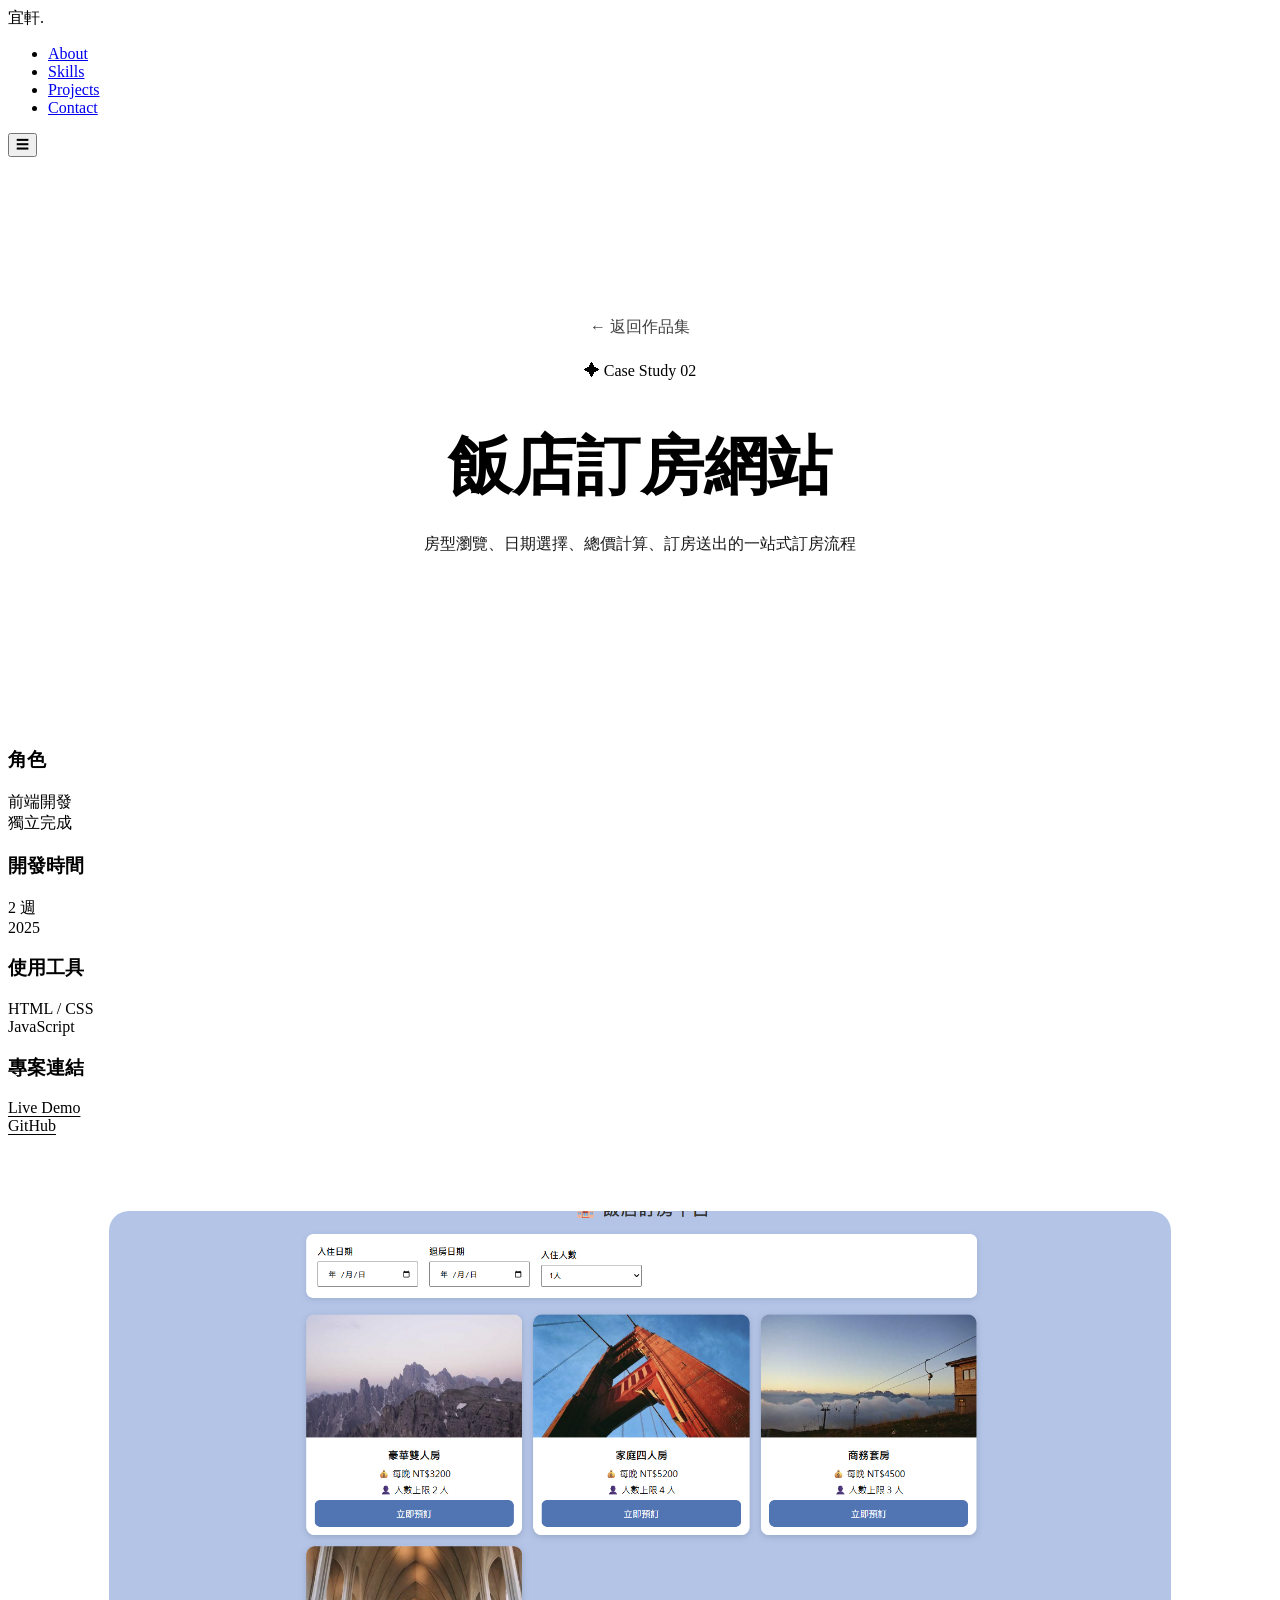
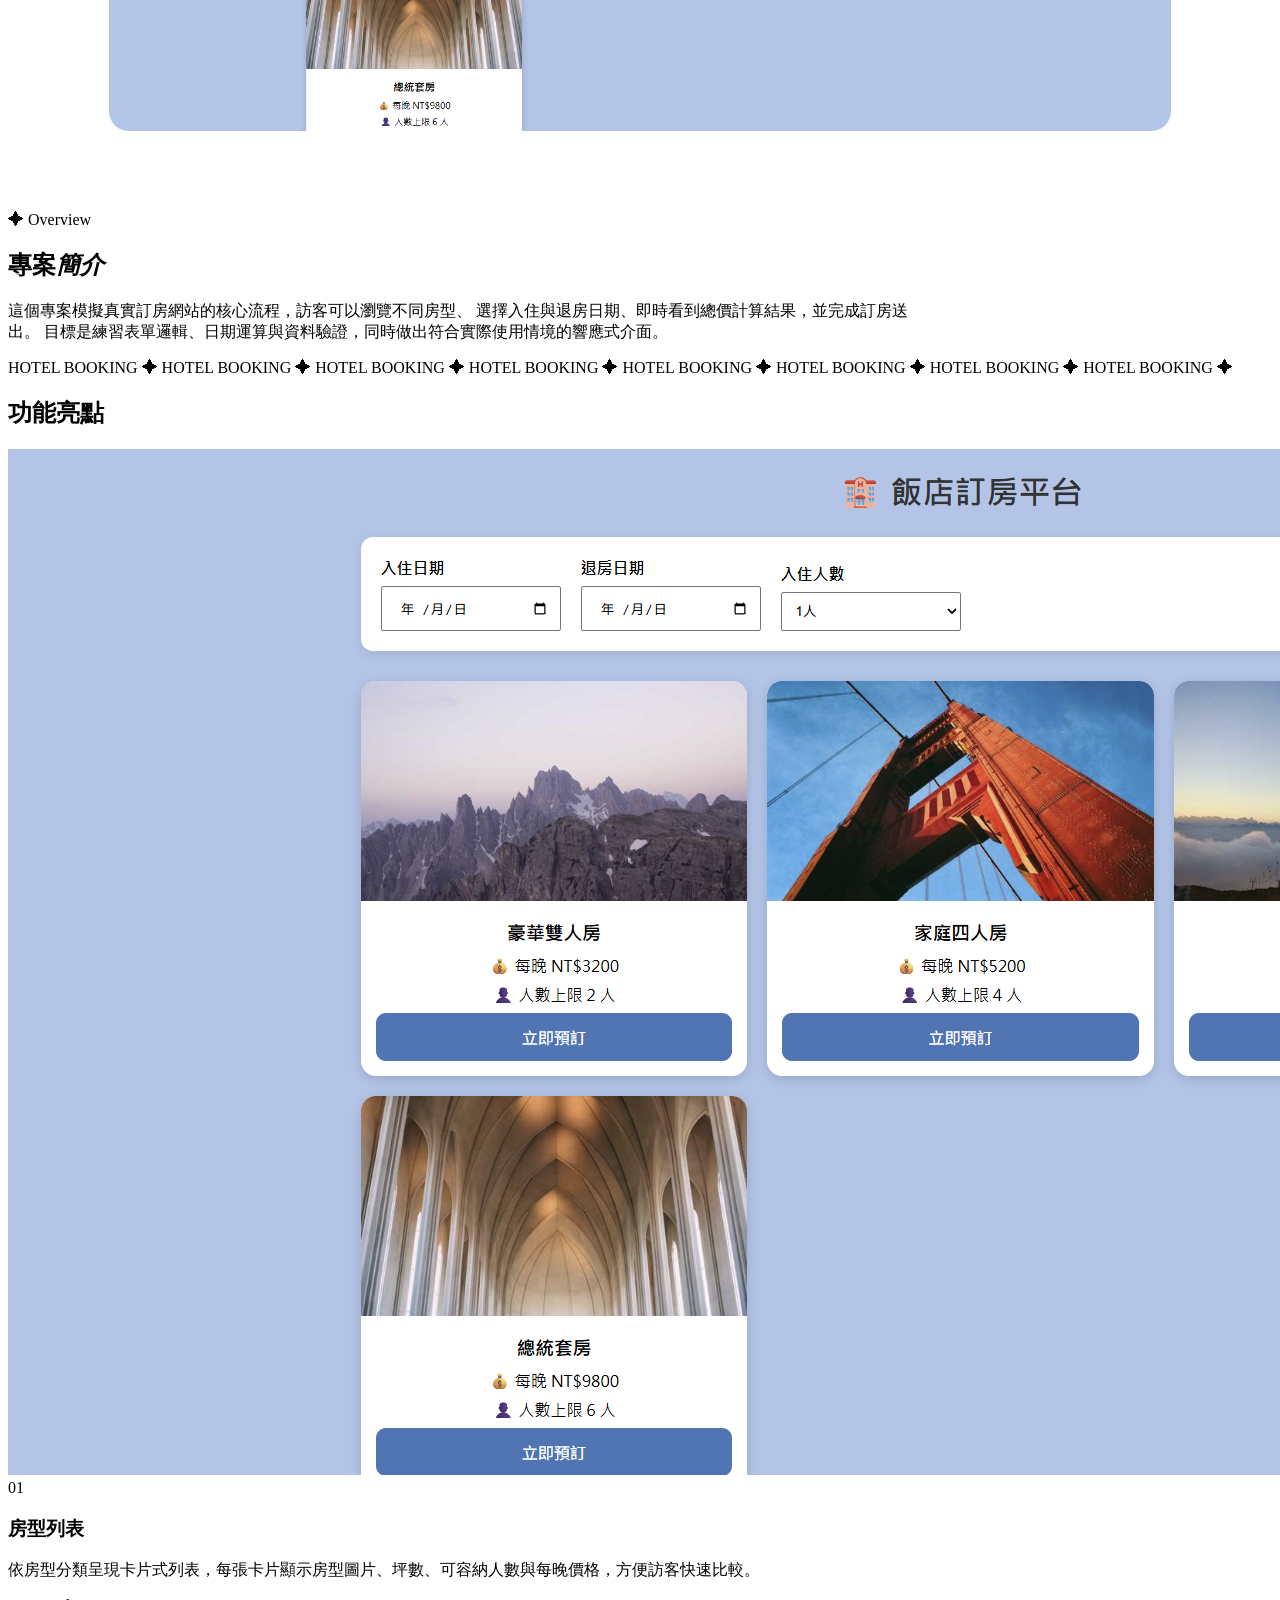
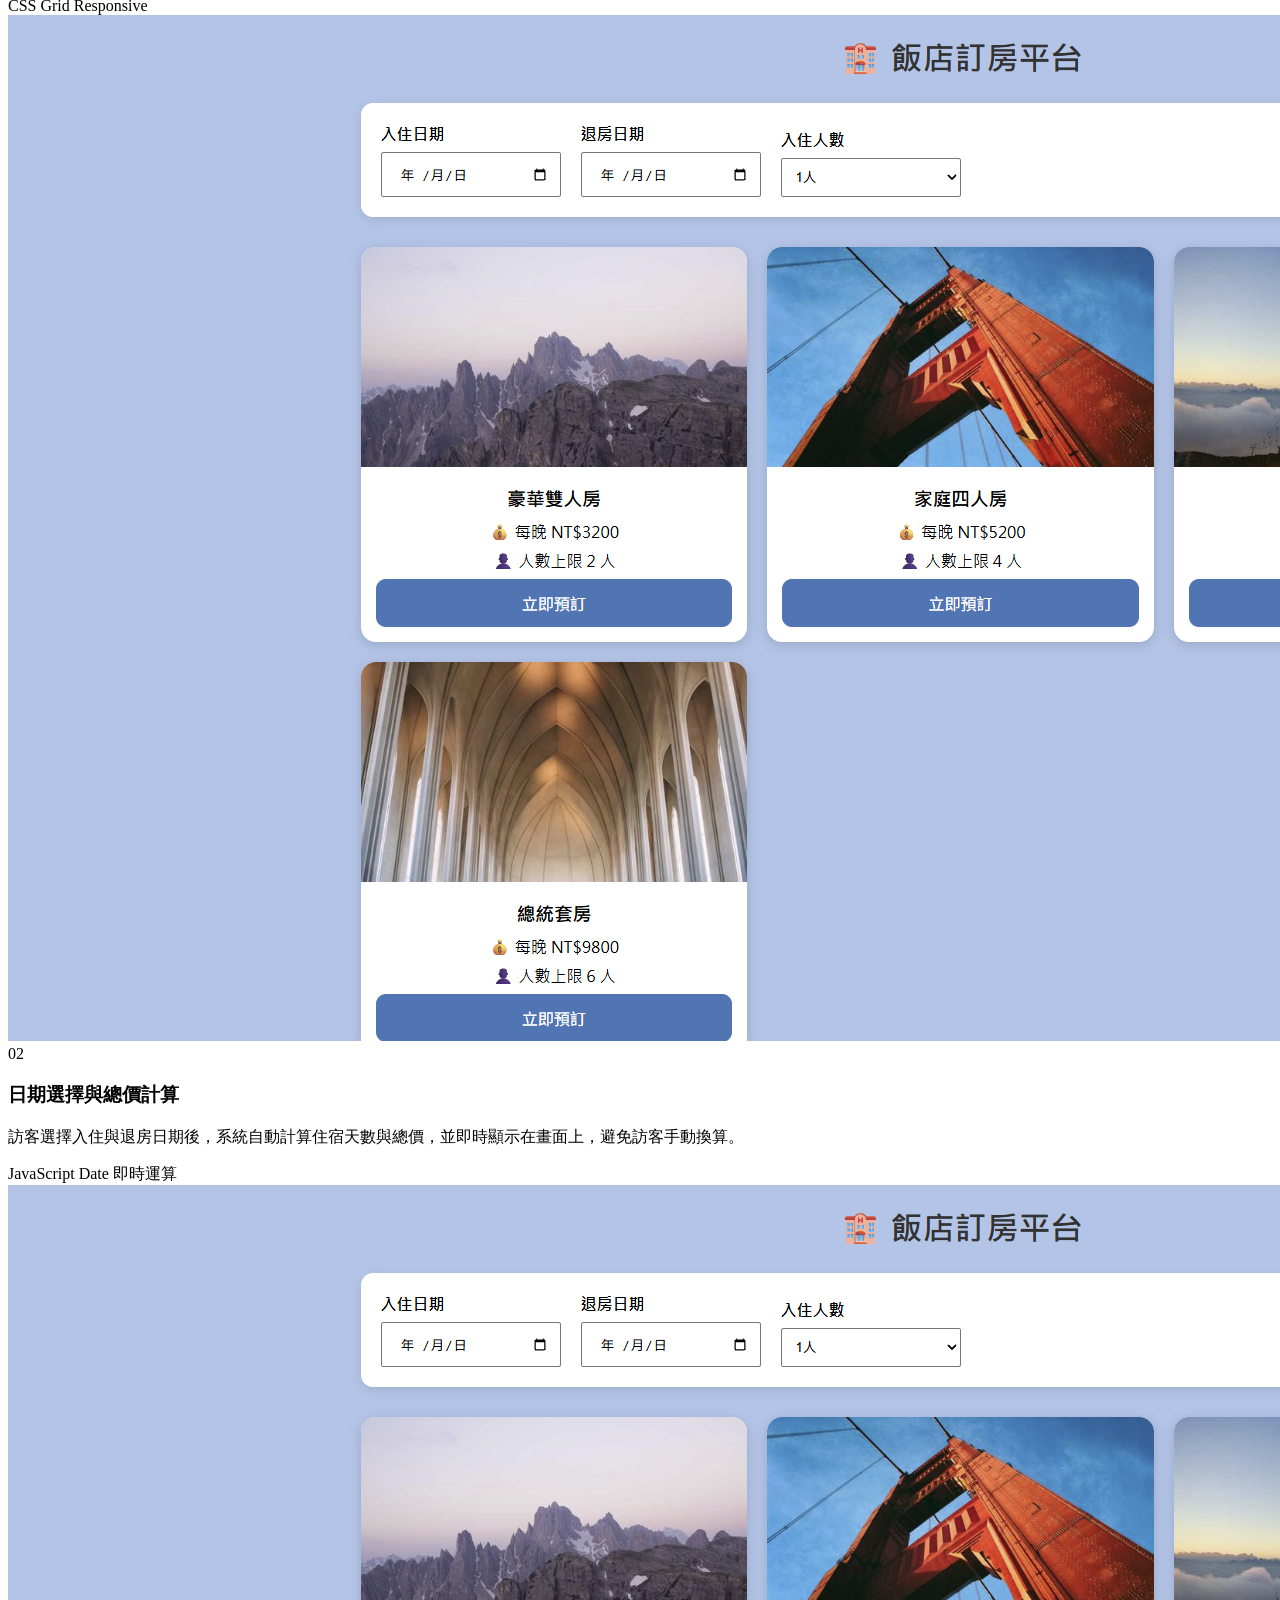
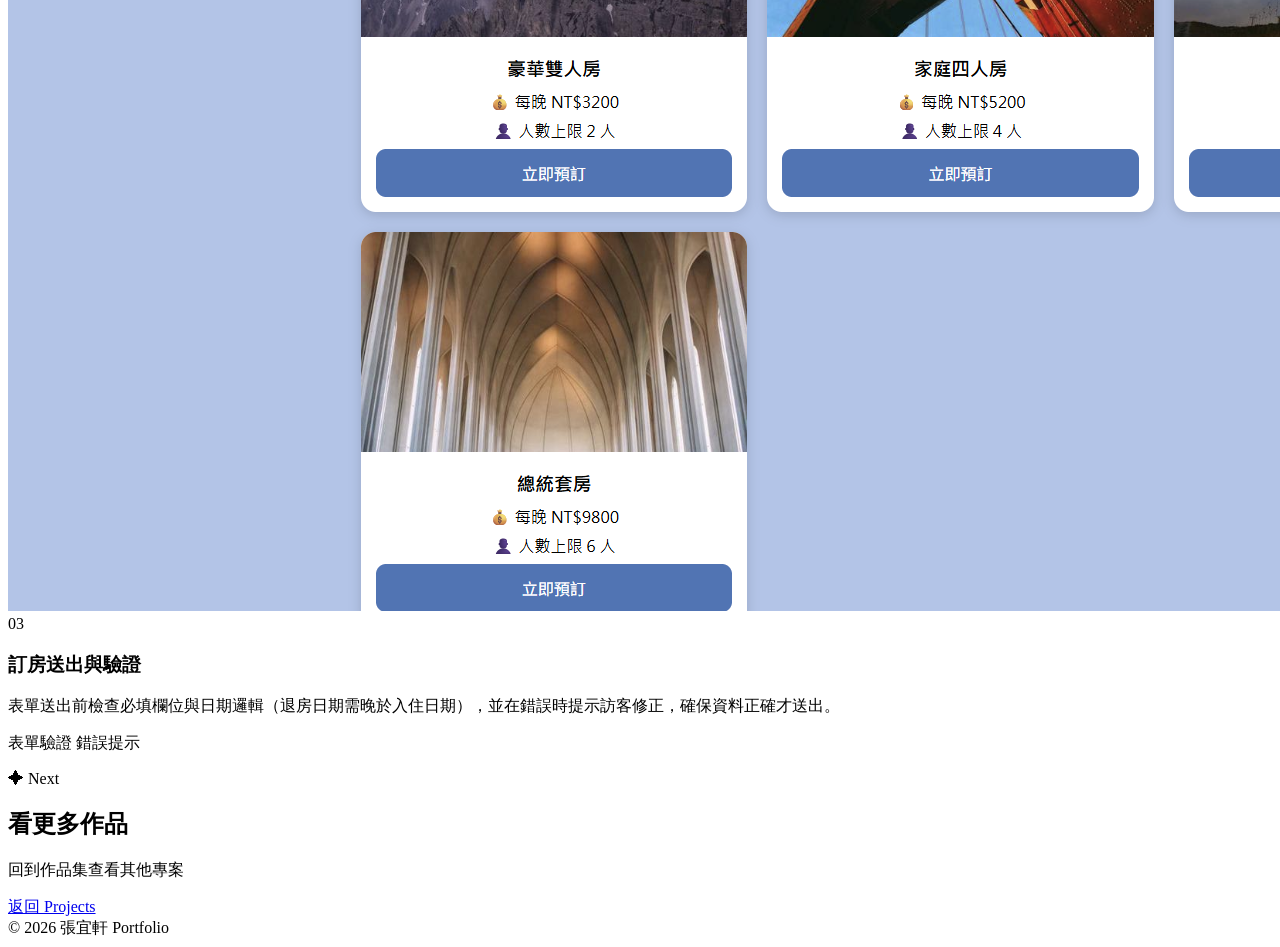
==== protfolio/hotel.html @ b3930d91 "更新" ====
<!DOCTYPE html>
<html lang="zh-TW">

<head>
  <meta charset="UTF-8">
  <meta name="viewport" content="width=device-width, initial-scale=1.0">
  <title>飯店訂房網站 — 張宜軒作品集</title>
  <link rel="preconnect" href="https://fonts.googleapis.com">
  <link rel="preconnect" href="https://fonts.gstatic.com" crossorigin>
  <link href="https://fonts.googleapis.com/css2?family=Anton&family=Fraunces:ital,wght@0,600;0,700;0,900;1,600&family=Inter:wght@400;500;600&display=swap" rel="stylesheet">
  <link rel="stylesheet" href="hotel.css">
</head>

<body>
  <!-- Nav -->
  <nav>
    <div class="logo">宜軒<span class="dot">.</span></div>
    <ul class="nav-links" id="nav-links">
      <li><a href="index.html#about">About</a></li>
      <li><a href="index.html#skills">Skills</a></li>
      <li><a href="index.html#projects">Projects</a></li>
      <li><a href="index.html#contact">Contact</a></li>
    </ul>
    <button class="menu-btn" id="menu-btn" aria-label="開啟選單" aria-expanded="false">☰</button>
  </nav>

  <!-- Case study hero -->
  <header class="detail-hero">
    <a href="index.html#projects" class="back-link">← 返回作品集</a>
    <span class="tag">✦ Case Study 02</span>
    <h1>飯店訂房網站</h1>
    <p class="detail-subtitle">房型瀏覽、日期選擇、總價計算、訂房送出的一站式訂房流程</p>
  </header>

  <!-- Overview meta -->
  <section class="detail-overview">
    <div class="info-grid">
      <div class="info-card card-mustard">
        <h3>角色</h3>
        <p>前端開發<br>獨立完成</p>
      </div>
      <div class="info-card card-dark">
        <h3>開發時間</h3>
        <p>2 週<br>2025</p>
      </div>
      <div class="info-card card-dark">
        <h3>使用工具</h3>
        <p>HTML / CSS<br>JavaScript</p>
      </div>
      <div class="info-card card-mustard">
        <h3>專案連結</h3>
        <p><a href="https://Yi-Xuan-Zhang.github.io/hotel-booking/">Live Demo</a><br>
          <a href="https://github.com/Yi-Xuan-Zhang/hotel-booking">GitHub</a></p>
      </div>
    </div>
  </section>

  <!-- Cover image -->
  <section class="detail-cover">
    <img src="image/hotel-home.png" alt="飯店訂房網站首頁截圖">
  </section>

  <!-- Overview text -->
  <section class="hello">
    <div class="hello-inner">
      <div class="hello-text" style="max-width:900px;">
        <p class="eyebrow">✦ Overview</p>
        <h2 class="script">專案<em>簡介</em></h2>
        <p>
          這個專案模擬真實訂房網站的核心流程，訪客可以瀏覽不同房型、
          選擇入住與退房日期、即時看到總價計算結果，並完成訂房送出。
          目標是練習表單邏輯、日期運算與資料驗證，同時做出符合實際使用情境的響應式介面。
        </p>
      </div>
    </div>
  </section>

  <!-- 跑馬燈分隔 -->
  <div class="marquee-banner" aria-hidden="true">
    <div class="marquee-track">
      <span>HOTEL BOOKING ✦ HOTEL BOOKING ✦ HOTEL BOOKING ✦ HOTEL BOOKING ✦ </span>
      <span>HOTEL BOOKING ✦ HOTEL BOOKING ✦ HOTEL BOOKING ✦ HOTEL BOOKING ✦ </span>
    </div>
  </div>

  <!-- Features -->
  <section class="projects">
    <h2>功能亮點</h2>

    <div class="project-block">
      <div class="project-media"><img src="image/hotel-home.png" alt="房型列表畫面"></div>
      <div class="project-info">
        <span class="project-num">01</span>
        <h3>房型列表</h3>
        <p>依房型分類呈現卡片式列表，每張卡片顯示房型圖片、坪數、可容納人數與每晚價格，方便訪客快速比較。</p>
        <div class="tools-row">
          <span class="tool-tag">CSS Grid</span>
          <span class="tool-tag">Responsive</span>
        </div>
      </div>
    </div>

    <div class="project-block">
      <div class="project-media"><img src="image/hotel-home.png" alt="日期選擇與總價計算畫面"></div>
      <div class="project-info">
        <span class="project-num">02</span>
        <h3>日期選擇與總價計算</h3>
        <p>訪客選擇入住與退房日期後，系統自動計算住宿天數與總價，並即時顯示在畫面上，避免訪客手動換算。</p>
        <div class="tools-row">
          <span class="tool-tag">JavaScript Date</span>
          <span class="tool-tag">即時運算</span>
        </div>
      </div>
    </div>

    <div class="project-block">
      <div class="project-media"><img src="image/hotel-home.png" alt="訂房表單送出畫面"></div>
      <div class="project-info">
        <span class="project-num">03</span>
        <h3>訂房送出與驗證</h3>
        <p>表單送出前檢查必填欄位與日期邏輯（退房日期需晚於入住日期），並在錯誤時提示訪客修正，確保資料正確才送出。</p>
        <div class="tools-row">
          <span class="tool-tag">表單驗證</span>
          <span class="tool-tag">錯誤提示</span>
        </div>
      </div>
    </div>
  </section>

  <!-- Next project -->
  <section id="contact" class="contact">
    <p class="eyebrow eyebrow-light">✦ Next</p>
    <h2 class="thankyou">看更多作品</h2>
    <div class="contact-info">
      <p>回到作品集查看其他專案</p>
    </div>
    <a href="index.html#projects" class="btn btn-lg">返回 Projects</a>
  </section>

  <footer>
    © 2026 張宜軒 Portfolio
  </footer>

  <script src="script.js"></script>
</body>

</html>
---- protfolio/hotel.css ----
/* ---------- Detail page (case study) ---------- */
.detail-hero {
    background: var(--green);
    color: var(--cream);
    text-align: center;
    padding: 160px 8% 100px;
}
 
.back-link {
    display: inline-block;
    color: var(--cream);
    text-decoration: none;
    opacity: 0.75;
    margin-bottom: 24px;
    transition: opacity 0.2s;
}
 
.back-link:hover {
    opacity: 1;
}
 
.detail-hero .tag {
    display: block;
    width: fit-content;
    margin: 0 auto 20px;
}
 
.detail-hero h1 {
    font-family: var(--font-headline);
    font-weight: 900;
    font-size: clamp(2.4rem, 6vw, 4rem);
    margin-bottom: 20px;
}
 
.detail-subtitle {
    max-width: 600px;
    margin: 0 auto;
    line-height: 1.8;
    opacity: 0.9;
}
 
.detail-overview {
    background: var(--cream);
    padding-top: 70px;
    padding-bottom: 0;
}
 
.detail-cover {
    padding: 60px 8%;
    background: var(--cream);
}
 
.detail-cover img {
    width: 100%;
    max-height: 520px;
    object-fit: cover;
    border-radius: 20px;
}
 
.info-card a {
    color: inherit;
    text-decoration: underline;
    text-underline-offset: 3px;
}
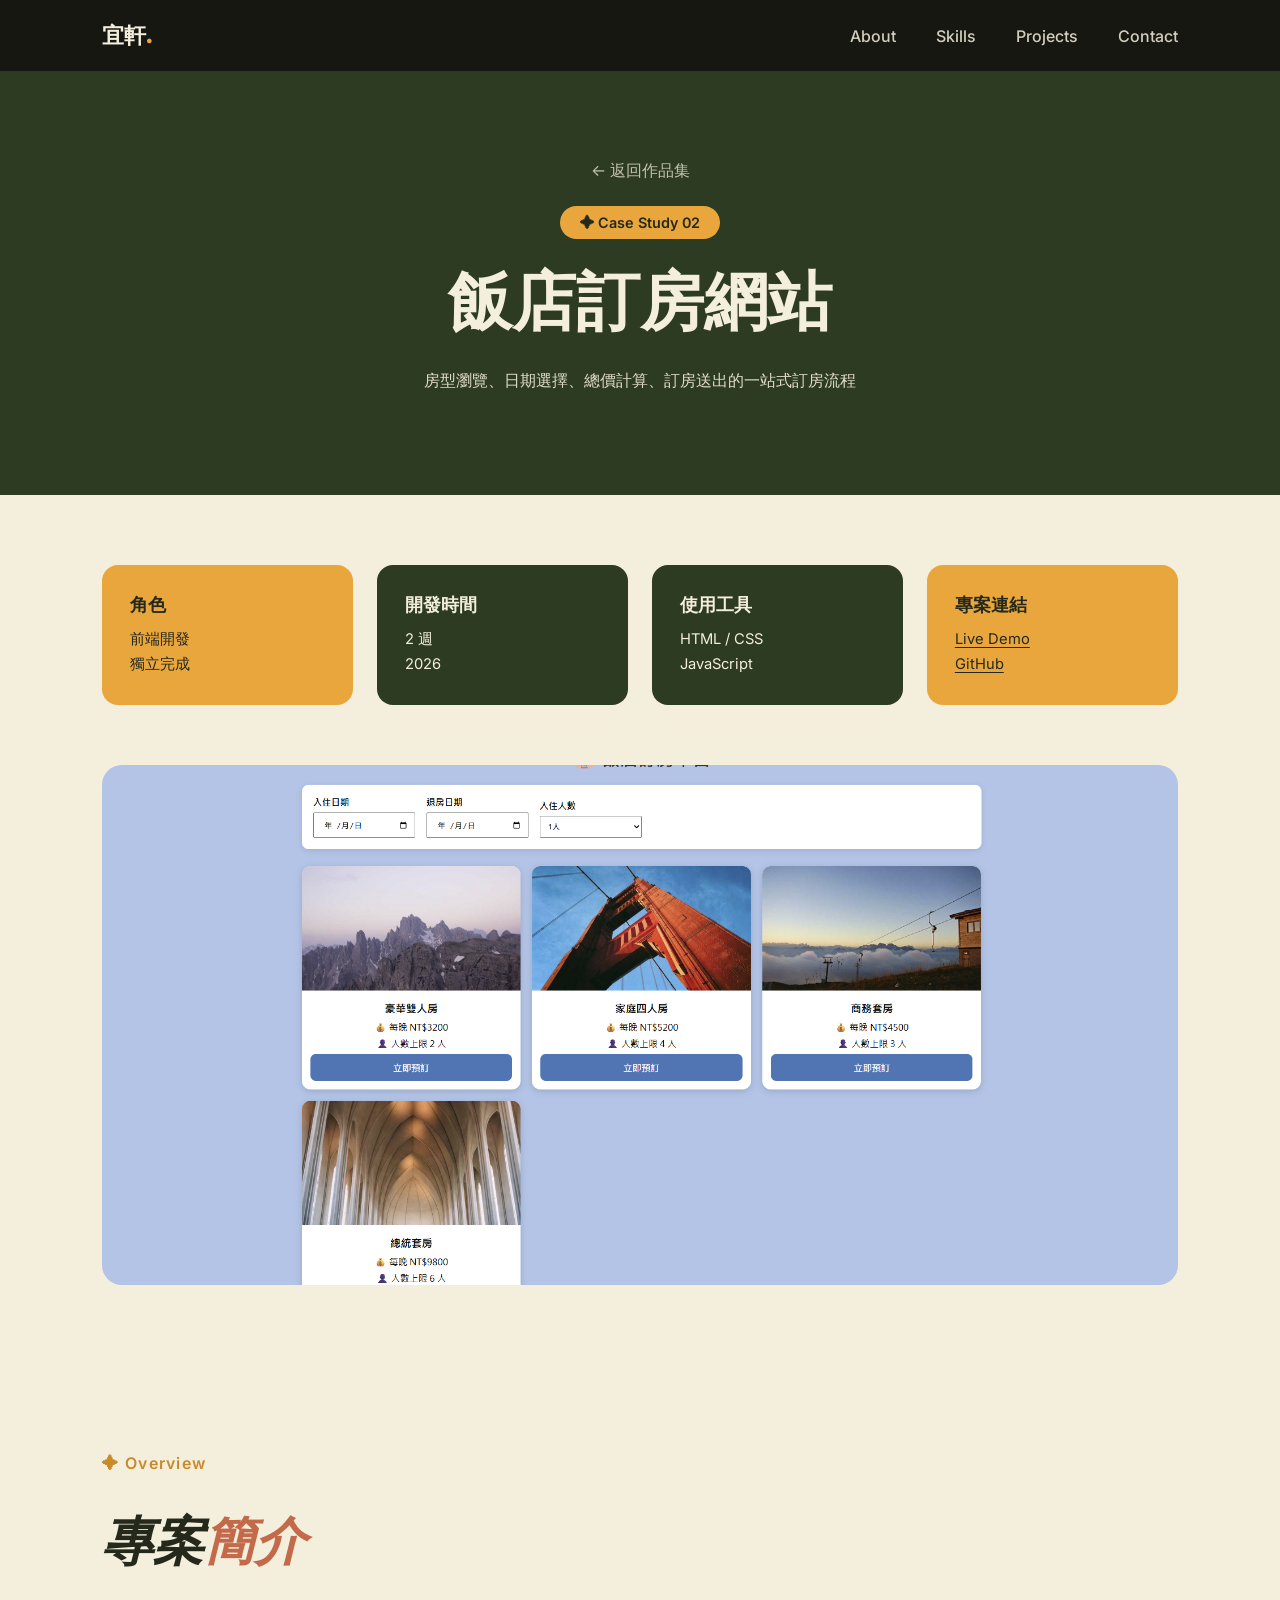
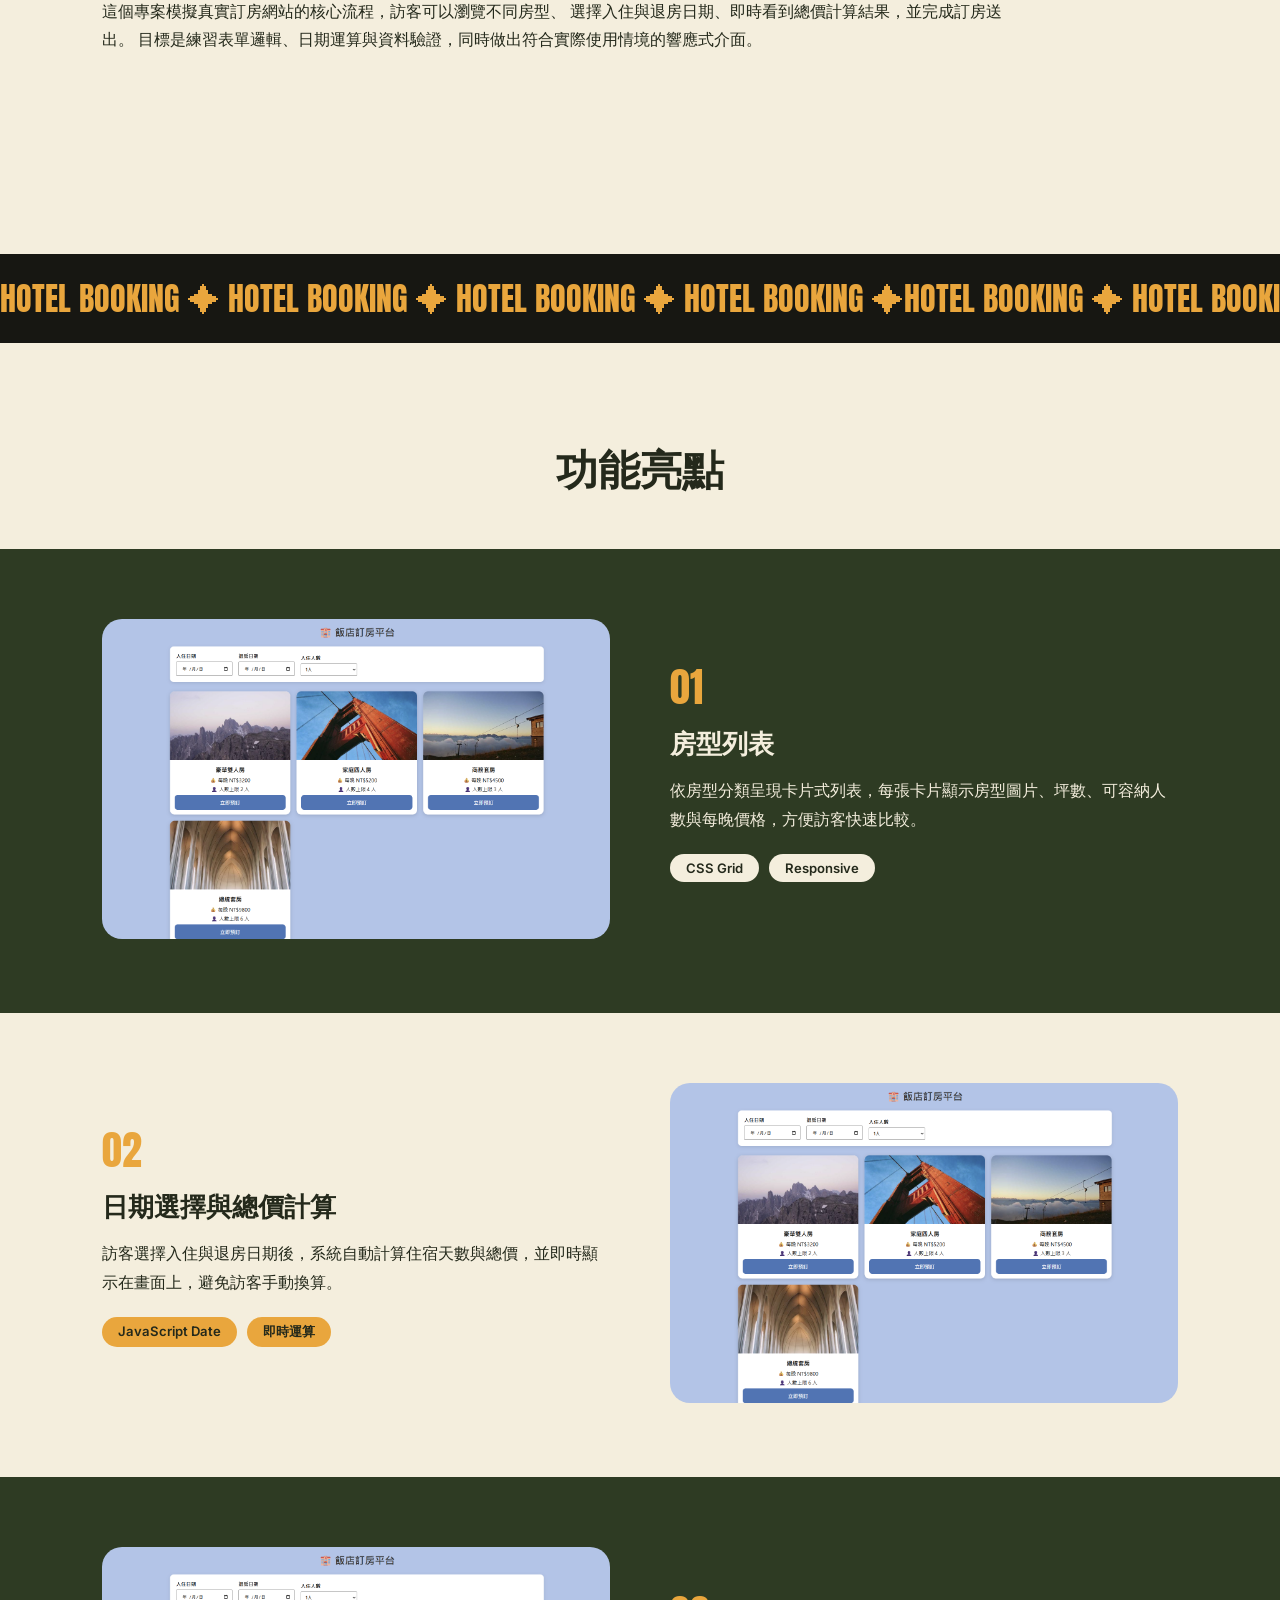
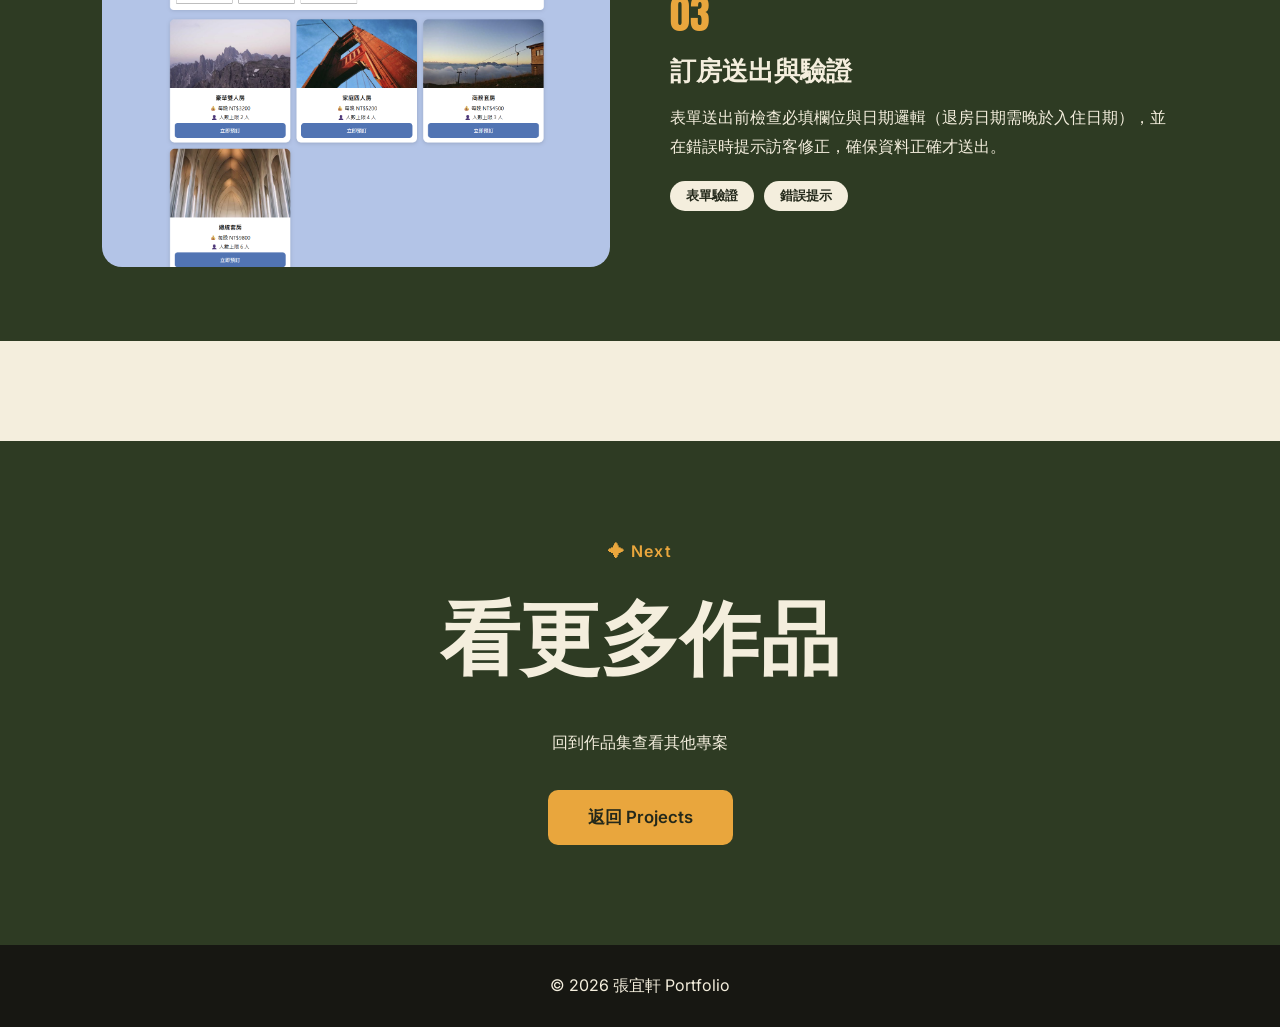
==== commit eeec81cb: "update" ====
--- a/protfolio/hotel.html
+++ b/protfolio/hotel.html
@@ -8,7 +8,7 @@
   <link rel="preconnect" href="https://fonts.googleapis.com">
   <link rel="preconnect" href="https://fonts.gstatic.com" crossorigin>
   <link href="https://fonts.googleapis.com/css2?family=Anton&family=Fraunces:ital,wght@0,600;0,700;0,900;1,600&family=Inter:wght@400;500;600&display=swap" rel="stylesheet">
-  <link rel="stylesheet" href="hotel.css">
+  <link rel="stylesheet" href="project.css">
 </head>
 
 <body>
@@ -41,7 +41,7 @@
       </div>
       <div class="info-card card-dark">
         <h3>開發時間</h3>
-        <p>2 週<br>2025</p>
+        <p>2 週<br>2026</p>
       </div>
       <div class="info-card card-dark">
         <h3>使用工具</h3>
--- a/protfolio/project.css
+++ b/protfolio/project.css
@@ -0,0 +1,656 @@
+* {
+    margin: 0;
+    padding: 0;
+    box-sizing: border-box;
+}
+
+:root {
+    --green: #2E3B23;
+    --green-soft: #3D4C2E;
+    --cream: #F4EEDD;
+    --mustard: #E9A63D;
+    --mustard-dark: #C98A28;
+    --rust: #C36A4A;
+    --black: #171712;
+    --text-dark: #24291B;
+    --font-display: "Anton", sans-serif;
+    --font-headline: "Fraunces", serif;
+    --font-body: "Inter", sans-serif;
+}
+
+html {
+    scroll-behavior: smooth;
+}
+
+body {
+    font-family: var(--font-body);
+    color: var(--text-dark);
+    background: var(--cream);
+    overflow-x: hidden;
+}
+
+section {
+    padding: 100px 8%;
+}
+
+h2 {
+    font-family: var(--font-headline);
+    font-weight: 700;
+    font-size: clamp(2rem, 4vw, 2.6rem);
+    text-align: center;
+    margin-bottom: 50px;
+}
+
+.eyebrow {
+    font-weight: 600;
+    letter-spacing: 0.08em;
+    color: var(--mustard-dark);
+    margin-bottom: 12px;
+}
+
+.eyebrow-light {
+    color: var(--mustard);
+}
+
+/* ---------- Nav ---------- */
+nav {
+    position: fixed;
+    top: 0;
+    width: 100%;
+    background: var(--black);
+    padding: 20px 8%;
+    display: flex;
+    justify-content: space-between;
+    align-items: center;
+    z-index: 1000;
+}
+
+.logo {
+    font-family: var(--font-headline);
+    font-weight: 700;
+    font-size: 1.4rem;
+    color: var(--cream);
+}
+
+.logo .dot {
+    color: var(--mustard);
+}
+
+.nav-links {
+    display: flex;
+    gap: 40px;
+    list-style: none;
+}
+
+.nav-links a {
+    text-decoration: none;
+    color: var(--cream);
+    font-weight: 500;
+    opacity: 0.85;
+    transition: opacity 0.2s, color 0.2s;
+}
+
+.nav-links a:hover {
+    opacity: 1;
+    color: var(--mustard);
+}
+
+.menu-btn {
+    display: none;
+    background: none;
+    border: none;
+    color: var(--cream);
+    font-size: 1.6rem;
+    cursor: pointer;
+}
+
+/* ---------- Hero ---------- */
+.hero {
+    position: relative;
+    min-height: 100dvh;
+    background: var(--green);
+    display: flex;
+    align-items: center;
+    justify-content: center;
+    overflow: hidden;
+    padding-top: 90px;
+}
+
+.hero-marquee {
+    position: absolute;
+    inset: 0;
+    display: flex;
+    flex-direction: column;
+    justify-content: space-evenly;
+    z-index: 0;
+    pointer-events: none;
+}
+
+.hero-marquee span {
+    font-family: var(--font-display);
+    font-size: clamp(4rem, 12vw, 8rem);
+    color: var(--green-soft);
+    white-space: nowrap;
+    text-align: center;
+    transform: rotate(-4deg);
+    letter-spacing: 0.02em;
+}
+
+.hero-marquee .outline {
+    color: transparent;
+    -webkit-text-stroke: 1.5px var(--mustard);
+}
+
+.hero-inner {
+    position: relative;
+    z-index: 1;
+    display: flex;
+    flex-direction: column;
+    align-items: center;
+    gap: 24px;
+}
+
+.hero-photo-wrap {
+    position: relative;
+    width: 260px;
+    height: 320px;
+}
+
+.hero-photo-wrap::before {
+    content: "";
+    position: absolute;
+    inset: -16px 0 0 -16px;
+    width: 100%;
+    height: 100%;
+    background: var(--mustard);
+    border-radius: 20px;
+    z-index: 0;
+}
+
+.hero-photo {
+    position: relative;
+    z-index: 1;
+    width: 100%;
+    height: 100%;
+    object-fit: cover;
+    border-radius: 20px;
+    filter: grayscale(15%);
+}
+
+.hero-caption {
+    text-align: center;
+}
+
+.tag {
+    display: inline-block;
+    background: var(--mustard);
+    color: var(--text-dark);
+    padding: 8px 20px;
+    border-radius: 30px;
+    font-size: 0.9rem;
+    font-weight: 600;
+    margin-bottom: 16px;
+}
+
+.hero-caption h1 {
+    font-family: var(--font-headline);
+    font-weight: 900;
+    font-size: clamp(2.5rem, 6vw, 4rem);
+    color: var(--cream);
+}
+
+/* ---------- Hello / About ---------- */
+.hello {
+    background: var(--cream);
+}
+
+.hello-inner {
+    display: flex;
+    gap: 60px;
+    align-items: center;
+    margin-bottom: 70px;
+}
+
+.hello-photo {
+    width: 300px;
+    border-radius: 20px;
+    flex-shrink: 0;
+    filter: grayscale(15%);
+}
+
+.hello-text h2.script {
+    font-family: var(--font-headline);
+    font-style: italic;
+    font-weight: 600;
+    font-size: clamp(2.2rem, 5vw, 3.2rem);
+    text-align: left;
+    margin-bottom: 20px;
+}
+
+.hello-text h2.script em {
+    color: var(--rust);
+    font-style: italic;
+}
+
+.hello-text p {
+    line-height: 1.8;
+    margin-bottom: 30px;
+}
+
+.cta-group {
+    display: flex;
+    gap: 15px;
+    flex-wrap: wrap;
+}
+
+.btn {
+    display: inline-block;
+    background: var(--mustard);
+    color: var(--text-dark);
+    text-decoration: none;
+    padding: 12px 28px;
+    border-radius: 10px;
+    font-weight: 600;
+    transition: background 0.2s, transform 0.2s;
+}
+
+.btn:hover {
+    background: var(--mustard-dark);
+    transform: translateY(-2px);
+}
+
+.btn-outline {
+    background: transparent;
+    border: 2px solid var(--green);
+    color: var(--green);
+}
+
+.btn-outline:hover {
+    background: var(--green);
+    color: var(--cream);
+}
+
+.btn-lg {
+    padding: 16px 40px;
+    font-size: 1.05rem;
+}
+
+a:focus-visible,
+.btn:focus-visible {
+    outline: 2px solid var(--mustard);
+    outline-offset: 2px;
+}
+
+.info-grid {
+    display: grid;
+    grid-template-columns: repeat(4, 1fr);
+    gap: 24px;
+}
+
+.info-card {
+    padding: 28px;
+    border-radius: 16px;
+}
+
+.info-card h3 {
+    font-family: var(--font-headline);
+    font-weight: 700;
+    margin-bottom: 10px;
+    font-size: 1.1rem;
+}
+
+.info-card p {
+    line-height: 1.7;
+    font-size: 0.92rem;
+}
+
+.card-mustard {
+    background: var(--mustard);
+    color: var(--text-dark);
+}
+
+.card-dark {
+    background: var(--green);
+    color: var(--cream);
+}
+
+/* ---------- Contents banner ---------- */
+.contents-banner {
+    background: var(--green);
+    text-align: center;
+}
+
+.contents-banner ul {
+    list-style: none;
+    display: flex;
+    justify-content: center;
+    gap: 60px;
+    flex-wrap: wrap;
+}
+
+.contents-banner a {
+    font-family: var(--font-headline);
+    font-weight: 700;
+    font-size: clamp(1.6rem, 3vw, 2.4rem);
+    color: var(--cream);
+    text-decoration: none;
+    transition: color 0.2s;
+}
+
+.contents-banner a:hover {
+    color: var(--mustard);
+}
+
+/* ---------- Skills ---------- */
+.skills-grid {
+    display: grid;
+    grid-template-columns: repeat(2, 1fr);
+    gap: 30px;
+    max-width: 800px;
+    margin: 0 auto;
+}
+
+.skill-card {
+    background: white;
+    padding: 30px;
+    border-radius: 16px;
+    box-shadow: 0 5px 15px rgba(0, 0, 0, .06);
+}
+
+.bar {
+    height: 12px;
+    background: #E3DBC5;
+    border-radius: 20px;
+    margin-top: 20px;
+    overflow: hidden;
+}
+
+.bar span {
+    display: block;
+    height: 100%;
+    background: var(--mustard);
+    border-radius: 20px;
+}
+
+/* ---------- 跑馬燈分隔 ---------- */
+.marquee-banner {
+    background: var(--black);
+    padding: 20px 0;
+    overflow: hidden;
+}
+
+.marquee-track {
+    display: flex;
+    width: max-content;
+    animation: marquee 22s linear infinite;
+}
+
+.marquee-track span {
+    font-family: var(--font-display);
+    font-size: clamp(1.4rem, 3vw, 2rem);
+    color: var(--mustard);
+    white-space: nowrap;
+}
+
+@keyframes marquee {
+    from { transform: translateX(0); }
+    to { transform: translateX(-50%); }
+}
+
+@media (prefers-reduced-motion: reduce) {
+    .marquee-track {
+        animation: none;
+    }
+}
+
+/* ---------- Projects ---------- */
+.projects {
+    background: var(--cream);
+    padding: 100px 0;
+}
+
+.projects h2 {
+    padding: 0 8%;
+}
+
+.project-block {
+    display: flex;
+    align-items: center;
+    gap: 60px;
+    padding: 70px 8%;
+}
+
+.project-block:nth-child(even) {
+    background: var(--green);
+    color: var(--cream);
+}
+
+.project-block:nth-child(odd) {
+    flex-direction: row-reverse;
+}
+
+.project-media {
+    flex: 1;
+}
+
+.project-media img {
+    width: 100%;
+    height: 320px;
+    object-fit: cover;
+    border-radius: 20px;
+}
+
+.project-info {
+    flex: 1;
+}
+
+.project-num {
+    font-family: var(--font-display);
+    font-size: 2.5rem;
+    color: var(--mustard);
+    display: block;
+    margin-bottom: 10px;
+}
+
+.project-info h3 {
+    font-family: var(--font-headline);
+    font-weight: 700;
+    font-size: 1.6rem;
+    margin-bottom: 14px;
+}
+
+.project-info p {
+    line-height: 1.8;
+    margin-bottom: 20px;
+}
+
+.tools-row {
+    display: flex;
+    gap: 10px;
+    flex-wrap: wrap;
+    margin-bottom: 24px;
+}
+
+.tool-tag {
+    background: var(--mustard);
+    color: var(--text-dark);
+    padding: 6px 16px;
+    border-radius: 20px;
+    font-size: 0.82rem;
+    font-weight: 600;
+}
+
+.project-block:nth-child(even) .tool-tag {
+    background: var(--cream);
+}
+
+.project-btns {
+    display: flex;
+    gap: 12px;
+    flex-wrap: wrap;
+}
+
+.project-block:nth-child(even) .btn-outline {
+    border-color: var(--mustard);
+    color: var(--mustard);
+}
+
+.project-block:nth-child(even) .btn-outline:hover {
+    background: var(--mustard);
+    color: var(--text-dark);
+}
+
+/* ---------- Detail page (case study) ---------- */
+.detail-hero {
+    background: var(--green);
+    color: var(--cream);
+    text-align: center;
+    padding: 160px 8% 100px;
+}
+
+.back-link {
+    display: inline-block;
+    color: var(--cream);
+    text-decoration: none;
+    opacity: 0.75;
+    margin-bottom: 24px;
+    transition: opacity 0.2s;
+}
+
+.back-link:hover {
+    opacity: 1;
+}
+
+.detail-hero .tag {
+    display: block;
+    width: fit-content;
+    margin: 0 auto 20px;
+}
+
+.detail-hero h1 {
+    font-family: var(--font-headline);
+    font-weight: 900;
+    font-size: clamp(2.4rem, 6vw, 4rem);
+    margin-bottom: 20px;
+}
+
+.detail-subtitle {
+    max-width: 600px;
+    margin: 0 auto;
+    line-height: 1.8;
+    opacity: 0.9;
+}
+
+.detail-overview {
+    background: var(--cream);
+    padding-top: 70px;
+    padding-bottom: 0;
+}
+
+.detail-cover {
+    padding: 60px 8%;
+    background: var(--cream);
+}
+
+.detail-cover img {
+    width: 100%;
+    max-height: 520px;
+    object-fit: cover;
+    border-radius: 20px;
+}
+
+.info-card a {
+    color: inherit;
+    text-decoration: underline;
+    text-underline-offset: 3px;
+}
+
+/* ---------- Contact / Thank you ---------- */
+.contact {
+    background: var(--green);
+    text-align: center;
+}
+
+.thankyou {
+    font-family: var(--font-display);
+    color: var(--cream);
+    font-size: clamp(2.5rem, 8vw, 5rem);
+    margin-bottom: 30px;
+}
+
+.contact-info {
+    color: var(--cream);
+    line-height: 2.2;
+    margin-bottom: 30px;
+}
+
+/* ---------- Footer ---------- */
+footer {
+    background: var(--black);
+    color: var(--cream);
+    text-align: center;
+    padding: 30px;
+}
+
+/* ---------- 手機版 RWD ---------- */
+@media (max-width: 768px) {
+    section {
+        padding: 70px 6%;
+    }
+
+    .menu-btn {
+        display: block;
+    }
+
+    .nav-links {
+        display: none;
+        position: absolute;
+        top: 68px;
+        left: 0;
+        width: 100%;
+        background: var(--black);
+        flex-direction: column;
+        text-align: center;
+        padding: 20px;
+        gap: 20px;
+    }
+
+    .nav-links.show {
+        display: flex;
+    }
+
+    .hello-inner {
+        flex-direction: column;
+        text-align: center;
+    }
+
+    .hello-text h2.script {
+        text-align: center;
+    }
+
+    .cta-group {
+        justify-content: center;
+    }
+
+    .info-grid {
+        grid-template-columns: 1fr 1fr;
+    }
+
+    .contents-banner ul {
+        flex-direction: column;
+        gap: 24px;
+    }
+
+    .skills-grid {
+        grid-template-columns: 1fr;
+    }
+
+    .project-block,
+    .project-block:nth-child(odd) {
+        flex-direction: column;
+    }
+
+    .project-media img {
+        height: 220px;
+    }
+}
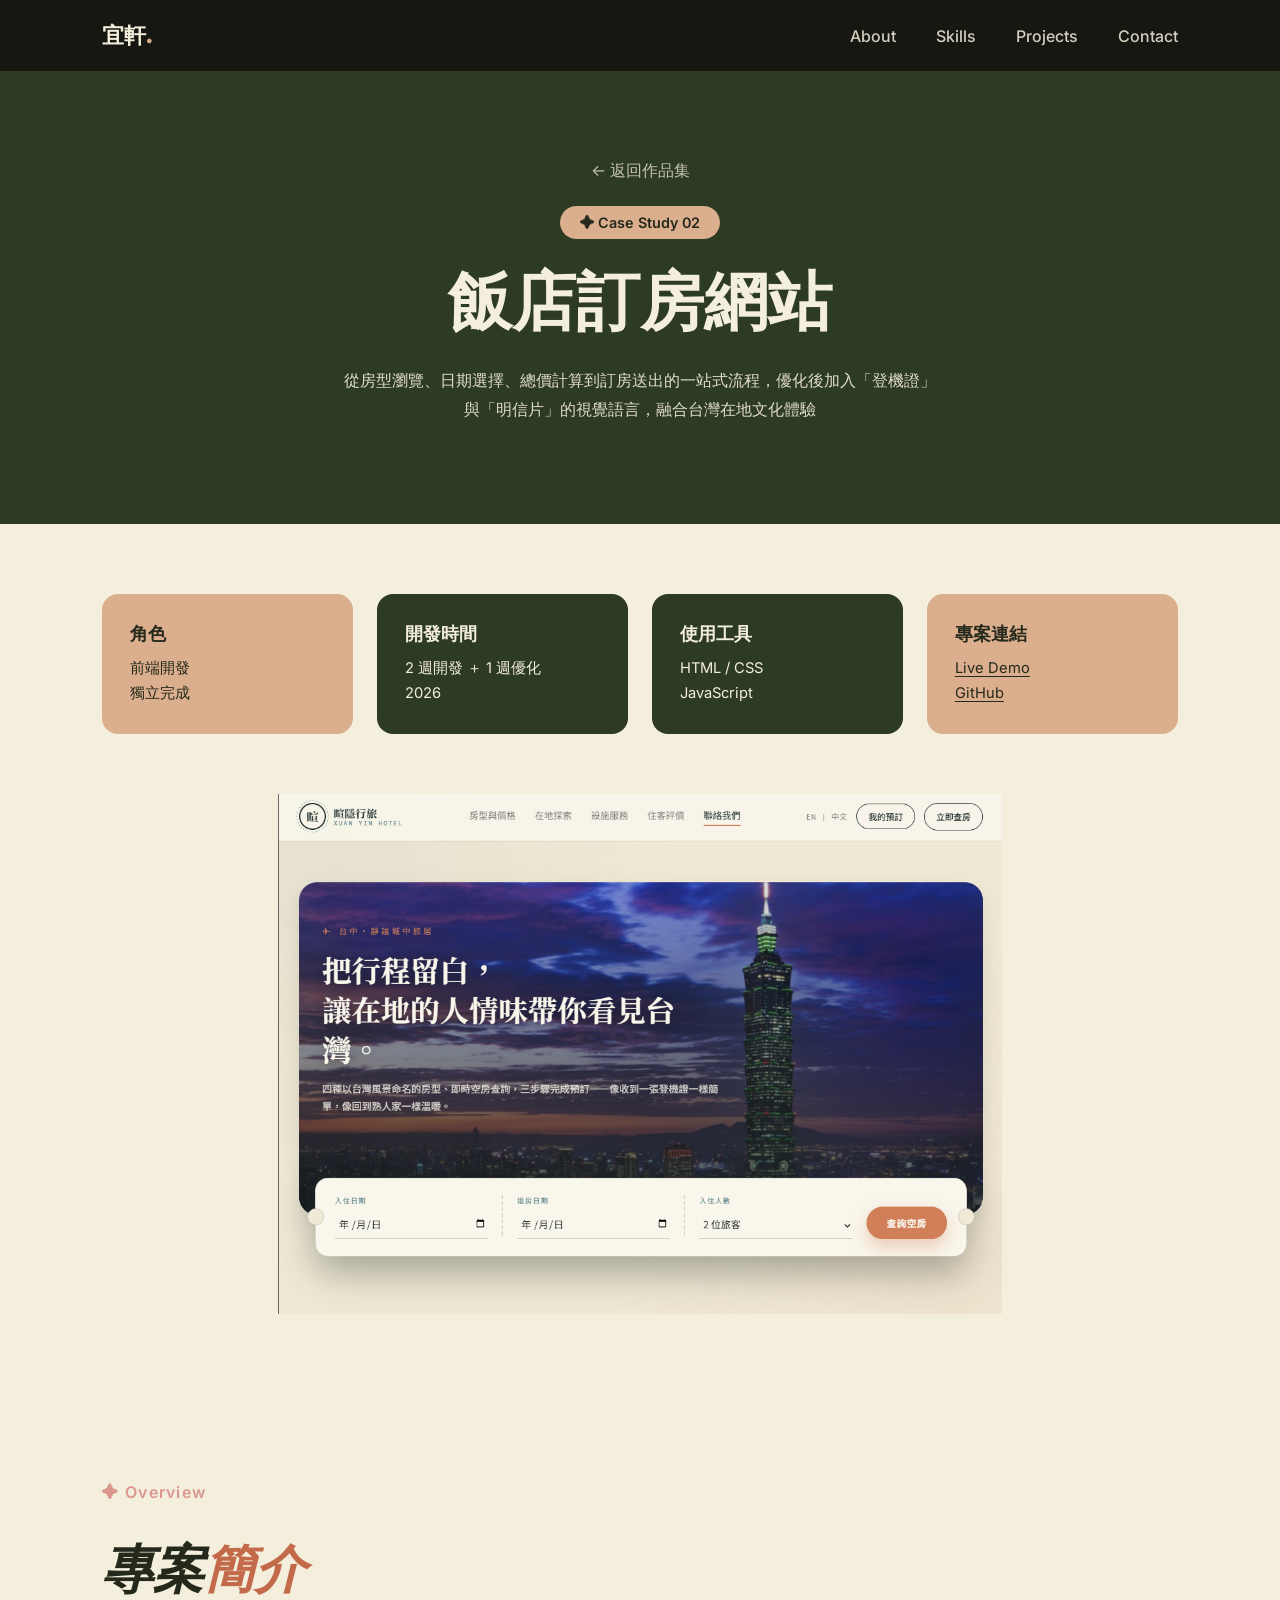
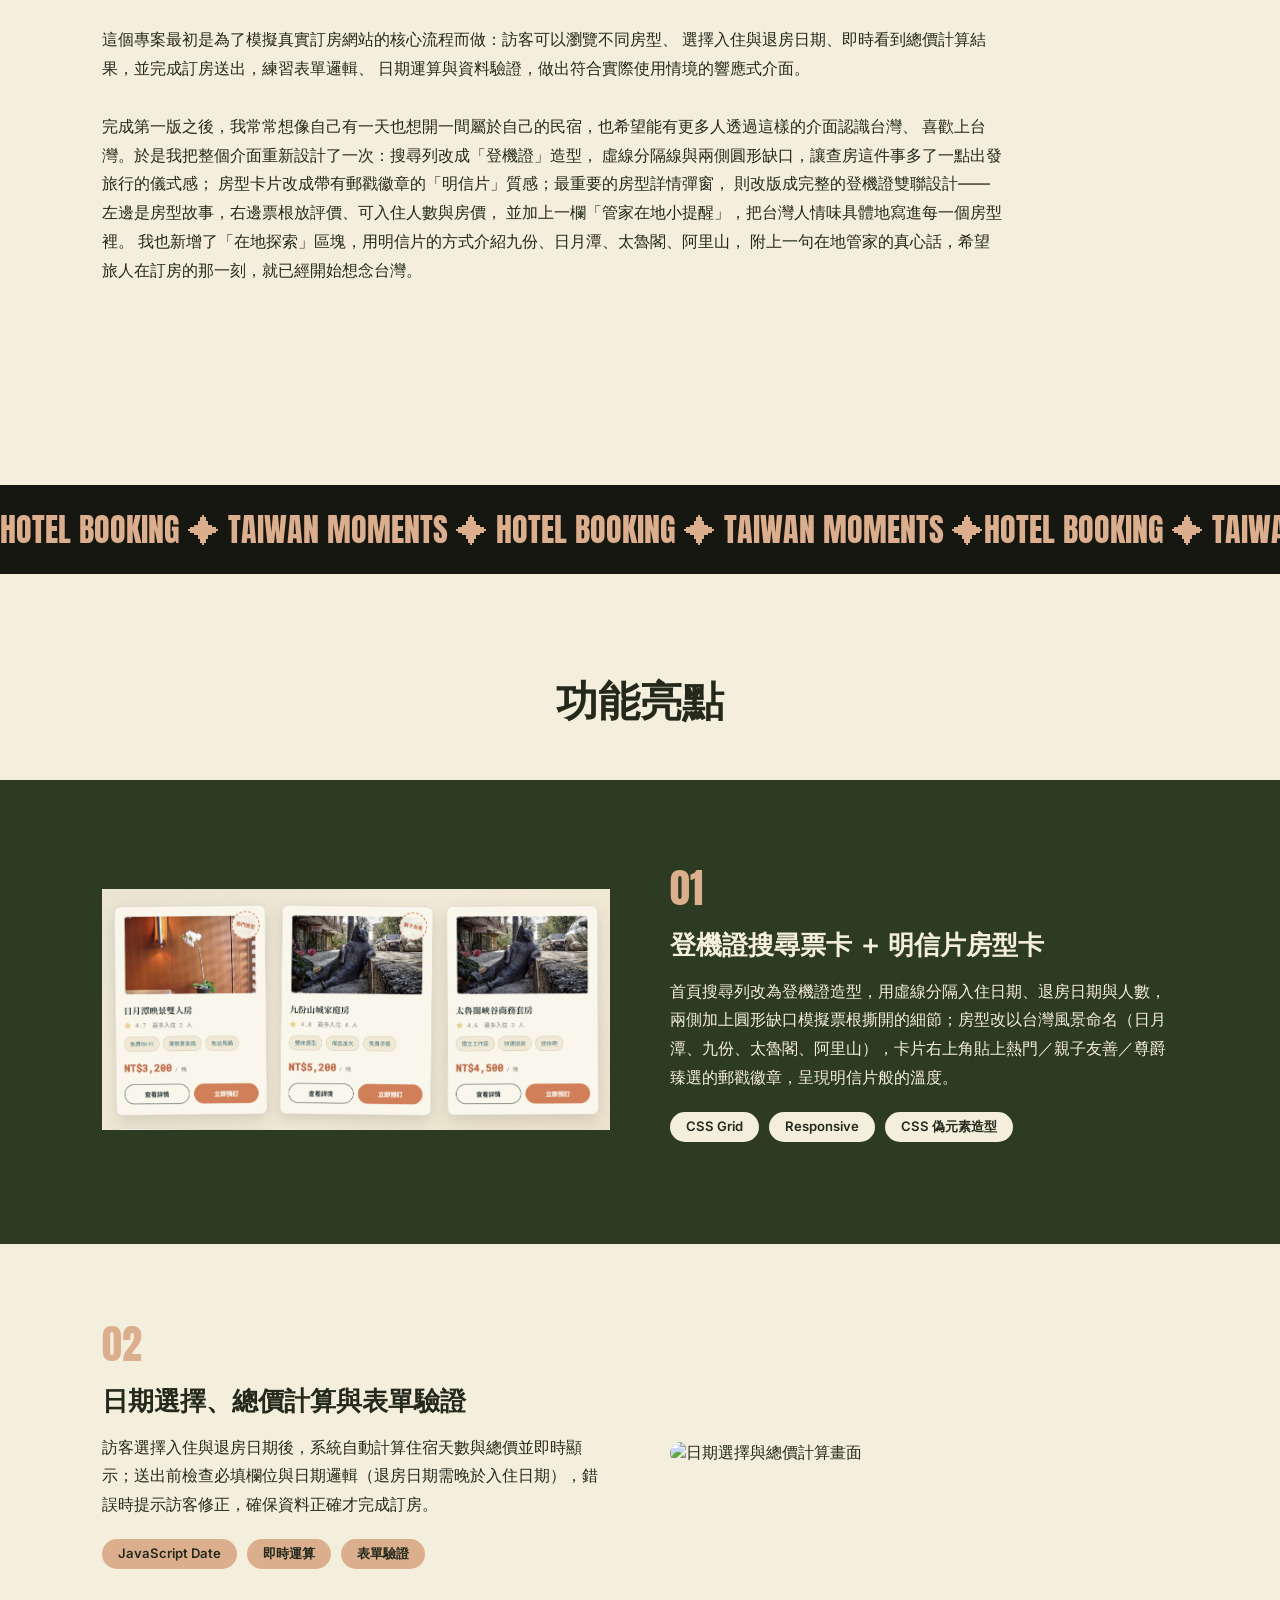
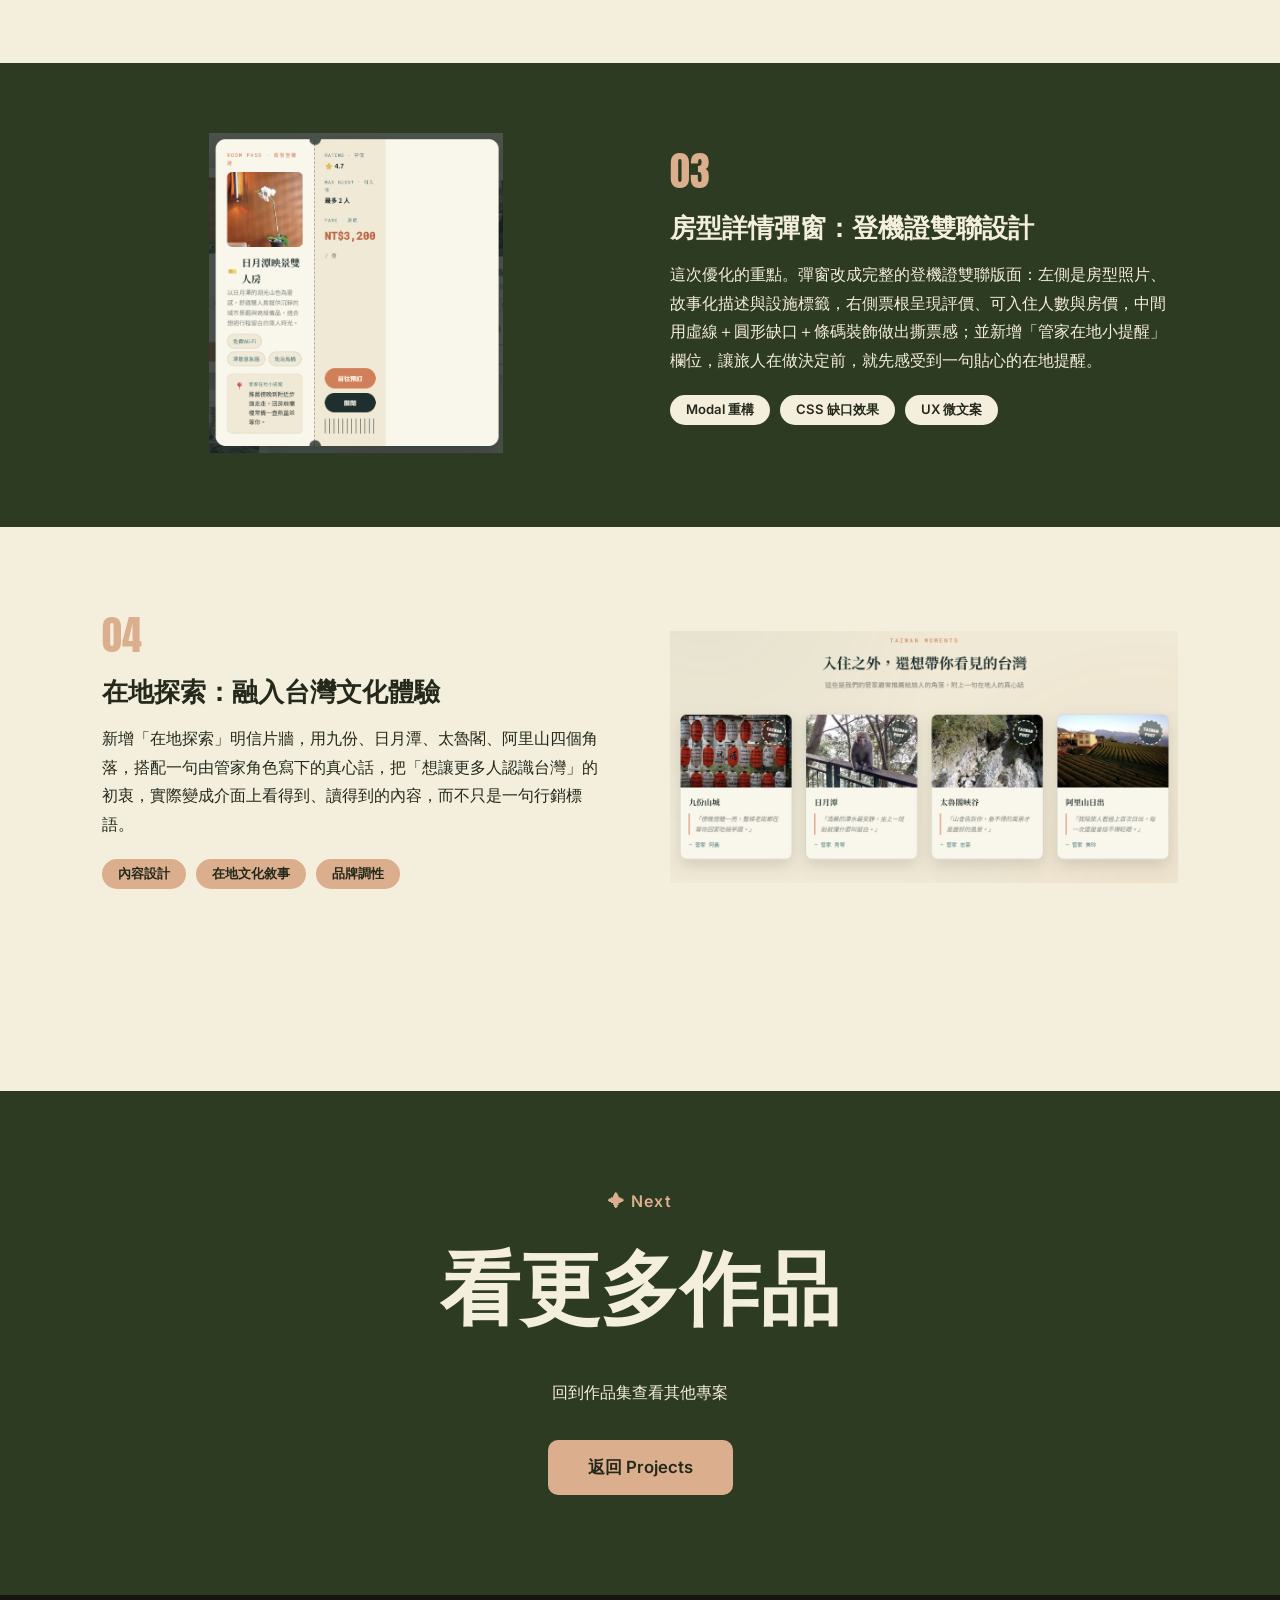
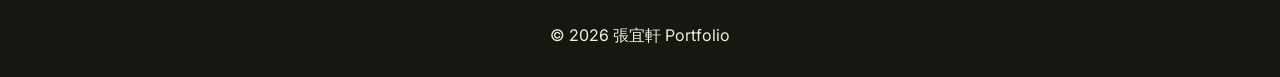
==== commit e30a9b8d: "修改" ====
--- a/protfolio/hotel.html
+++ b/protfolio/hotel.html
@@ -29,7 +29,7 @@
     <a href="index.html#projects" class="back-link">← 返回作品集</a>
     <span class="tag">✦ Case Study 02</span>
     <h1>飯店訂房網站</h1>
-    <p class="detail-subtitle">房型瀏覽、日期選擇、總價計算、訂房送出的一站式訂房流程</p>
+    <p class="detail-subtitle">從房型瀏覽、日期選擇、總價計算到訂房送出的一站式流程，優化後加入「登機證」與「明信片」的視覺語言，融合台灣在地文化體驗</p>
   </header>
 
   <!-- Overview meta -->
@@ -41,7 +41,7 @@
       </div>
       <div class="info-card card-dark">
         <h3>開發時間</h3>
-        <p>2 週<br>2026</p>
+        <p>2 週開發 ＋ 1 週優化<br>2026</p>
       </div>
       <div class="info-card card-dark">
         <h3>使用工具</h3>
@@ -57,7 +57,7 @@
 
   <!-- Cover image -->
   <section class="detail-cover">
-    <img src="image/hotel-home.png" alt="飯店訂房網站首頁截圖">
+    <img src="image/hotelbooking-home.png" alt="飯店訂房網站首頁截圖">
   </section>
 
   <!-- Overview text -->
@@ -67,9 +67,18 @@
         <p class="eyebrow">✦ Overview</p>
         <h2 class="script">專案<em>簡介</em></h2>
         <p>
-          這個專案模擬真實訂房網站的核心流程，訪客可以瀏覽不同房型、
-          選擇入住與退房日期、即時看到總價計算結果，並完成訂房送出。
-          目標是練習表單邏輯、日期運算與資料驗證，同時做出符合實際使用情境的響應式介面。
+          這個專案最初是為了模擬真實訂房網站的核心流程而做：訪客可以瀏覽不同房型、
+          選擇入住與退房日期、即時看到總價計算結果，並完成訂房送出，練習表單邏輯、
+          日期運算與資料驗證，做出符合實際使用情境的響應式介面。
+          <br><br>
+          完成第一版之後，我常常想像自己有一天也想開一間屬於自己的民宿，也希望能有更多人透過這樣的介面認識台灣、
+          喜歡上台灣。於是我把整個介面重新設計了一次：搜尋列改成「登機證」造型，
+          虛線分隔線與兩側圓形缺口，讓查房這件事多了一點出發旅行的儀式感；
+          房型卡片改成帶有郵戳徽章的「明信片」質感；最重要的房型詳情彈窗，
+          則改版成完整的登機證雙聯設計——左邊是房型故事，右邊票根放評價、可入住人數與房價，
+          並加上一欄「管家在地小提醒」，把台灣人情味具體地寫進每一個房型裡。
+          我也新增了「在地探索」區塊，用明信片的方式介紹九份、日月潭、太魯閣、阿里山，
+          附上一句在地管家的真心話，希望旅人在訂房的那一刻，就已經開始想念台灣。
         </p>
       </div>
     </div>
@@ -78,8 +87,8 @@
   <!-- 跑馬燈分隔 -->
   <div class="marquee-banner" aria-hidden="true">
     <div class="marquee-track">
-      <span>HOTEL BOOKING ✦ HOTEL BOOKING ✦ HOTEL BOOKING ✦ HOTEL BOOKING ✦ </span>
-      <span>HOTEL BOOKING ✦ HOTEL BOOKING ✦ HOTEL BOOKING ✦ HOTEL BOOKING ✦ </span>
+      <span>HOTEL BOOKING ✦ TAIWAN MOMENTS ✦ HOTEL BOOKING ✦ TAIWAN MOMENTS ✦ </span>
+      <span>HOTEL BOOKING ✦ TAIWAN MOMENTS ✦ HOTEL BOOKING ✦ TAIWAN MOMENTS ✦ </span>
     </div>
   </div>
 
@@ -88,40 +97,57 @@
     <h2>功能亮點</h2>
 
     <div class="project-block">
-      <div class="project-media"><img src="image/hotel-home.png" alt="房型列表畫面"></div>
+      <div class="project-media"><img src="image/room-rates.png" alt="登機證造型搜尋票卡與明信片房型卡片"></div>
       <div class="project-info">
         <span class="project-num">01</span>
-        <h3>房型列表</h3>
-        <p>依房型分類呈現卡片式列表，每張卡片顯示房型圖片、坪數、可容納人數與每晚價格，方便訪客快速比較。</p>
+        <h3>登機證搜尋票卡 ＋ 明信片房型卡</h3>
+        <p>首頁搜尋列改為登機證造型，用虛線分隔入住日期、退房日期與人數，兩側加上圓形缺口模擬票根撕開的細節；房型改以台灣風景命名（日月潭、九份、太魯閣、阿里山），卡片右上角貼上熱門／親子友善／尊爵臻選的郵戳徽章，呈現明信片般的溫度。</p>
         <div class="tools-row">
           <span class="tool-tag">CSS Grid</span>
           <span class="tool-tag">Responsive</span>
+          <span class="tool-tag">CSS 偽元素造型</span>
         </div>
       </div>
     </div>
 
     <div class="project-block">
-      <div class="project-media"><img src="image/hotel-home.png" alt="日期選擇與總價計算畫面"></div>
+      <div class="project-media"><img src="image/" alt="日期選擇與總價計算畫面"></div>
       <div class="project-info">
         <span class="project-num">02</span>
-        <h3>日期選擇與總價計算</h3>
-        <p>訪客選擇入住與退房日期後，系統自動計算住宿天數與總價，並即時顯示在畫面上，避免訪客手動換算。</p>
+        <h3>日期選擇、總價計算與表單驗證</h3>
+        <p>訪客選擇入住與退房日期後，系統自動計算住宿天數與總價並即時顯示；送出前檢查必填欄位與日期邏輯（退房日期需晚於入住日期），錯誤時提示訪客修正，確保資料正確才完成訂房。</p>
         <div class="tools-row">
           <span class="tool-tag">JavaScript Date</span>
           <span class="tool-tag">即時運算</span>
+          <span class="tool-tag">表單驗證</span>
         </div>
       </div>
     </div>
 
     <div class="project-block">
-      <div class="project-media"><img src="image/hotel-home.png" alt="訂房表單送出畫面"></div>
+      <div class="project-media"><img src="image/booking-detail.png" alt="房型詳情彈窗：登機證雙聯設計"></div>
       <div class="project-info">
         <span class="project-num">03</span>
-        <h3>訂房送出與驗證</h3>
-        <p>表單送出前檢查必填欄位與日期邏輯（退房日期需晚於入住日期），並在錯誤時提示訪客修正，確保資料正確才送出。</p>
+        <h3>房型詳情彈窗：登機證雙聯設計</h3>
+        <p>這次優化的重點。彈窗改成完整的登機證雙聯版面：左側是房型照片、故事化描述與設施標籤，右側票根呈現評價、可入住人數與房價，中間用虛線＋圓形缺口＋條碼裝飾做出撕票感；並新增「管家在地小提醒」欄位，讓旅人在做決定前，就先感受到一句貼心的在地提醒。</p>
         <div class="tools-row">
-          <span class="tool-tag">表單驗證</span>
-          <span class="tool-tag">錯誤提示</span>
+          <span class="tool-tag">Modal 重構</span>
+          <span class="tool-tag">CSS 缺口效果</span>
+          <span class="tool-tag">UX 微文案</span>
+        </div>
+      </div>
+    </div>
+
+    <div class="project-block">
+      <div class="project-media"><img src="image/taiwan-moments.png" alt="在地探索：台灣文化明信片牆"></div>
+      <div class="project-info">
+        <span class="project-num">04</span>
+        <h3>在地探索：融入台灣文化體驗</h3>
+        <p>新增「在地探索」明信片牆，用九份、日月潭、太魯閣、阿里山四個角落，搭配一句由管家角色寫下的真心話，把「想讓更多人認識台灣」的初衷，實際變成介面上看得到、讀得到的內容，而不只是一句行銷標語。</p>
+        <div class="tools-row">
+          <span class="tool-tag">內容設計</span>
+          <span class="tool-tag">在地文化敘事</span>
+          <span class="tool-tag">品牌調性</span>
         </div>
       </div>
     </div>
--- a/protfolio/project.css
+++ b/protfolio/project.css
@@ -8,8 +8,8 @@
     --green: #2E3B23;
     --green-soft: #3D4C2E;
     --cream: #F4EEDD;
-    --mustard: #E9A63D;
-    --mustard-dark: #C98A28;
+    --mustard: #DBAE8D;
+    --mustard-dark: #DB978D;
     --rust: #C36A4A;
     --black: #171712;
     --text-dark: #24291B;
@@ -436,7 +436,7 @@
 .project-media img {
     width: 100%;
     height: 320px;
-    object-fit: cover;
+    object-fit: contain;
     border-radius: 20px;
 }
 
@@ -555,7 +555,7 @@
 .detail-cover img {
     width: 100%;
     max-height: 520px;
-    object-fit: cover;
+    object-fit: contain;
     border-radius: 20px;
 }
 
